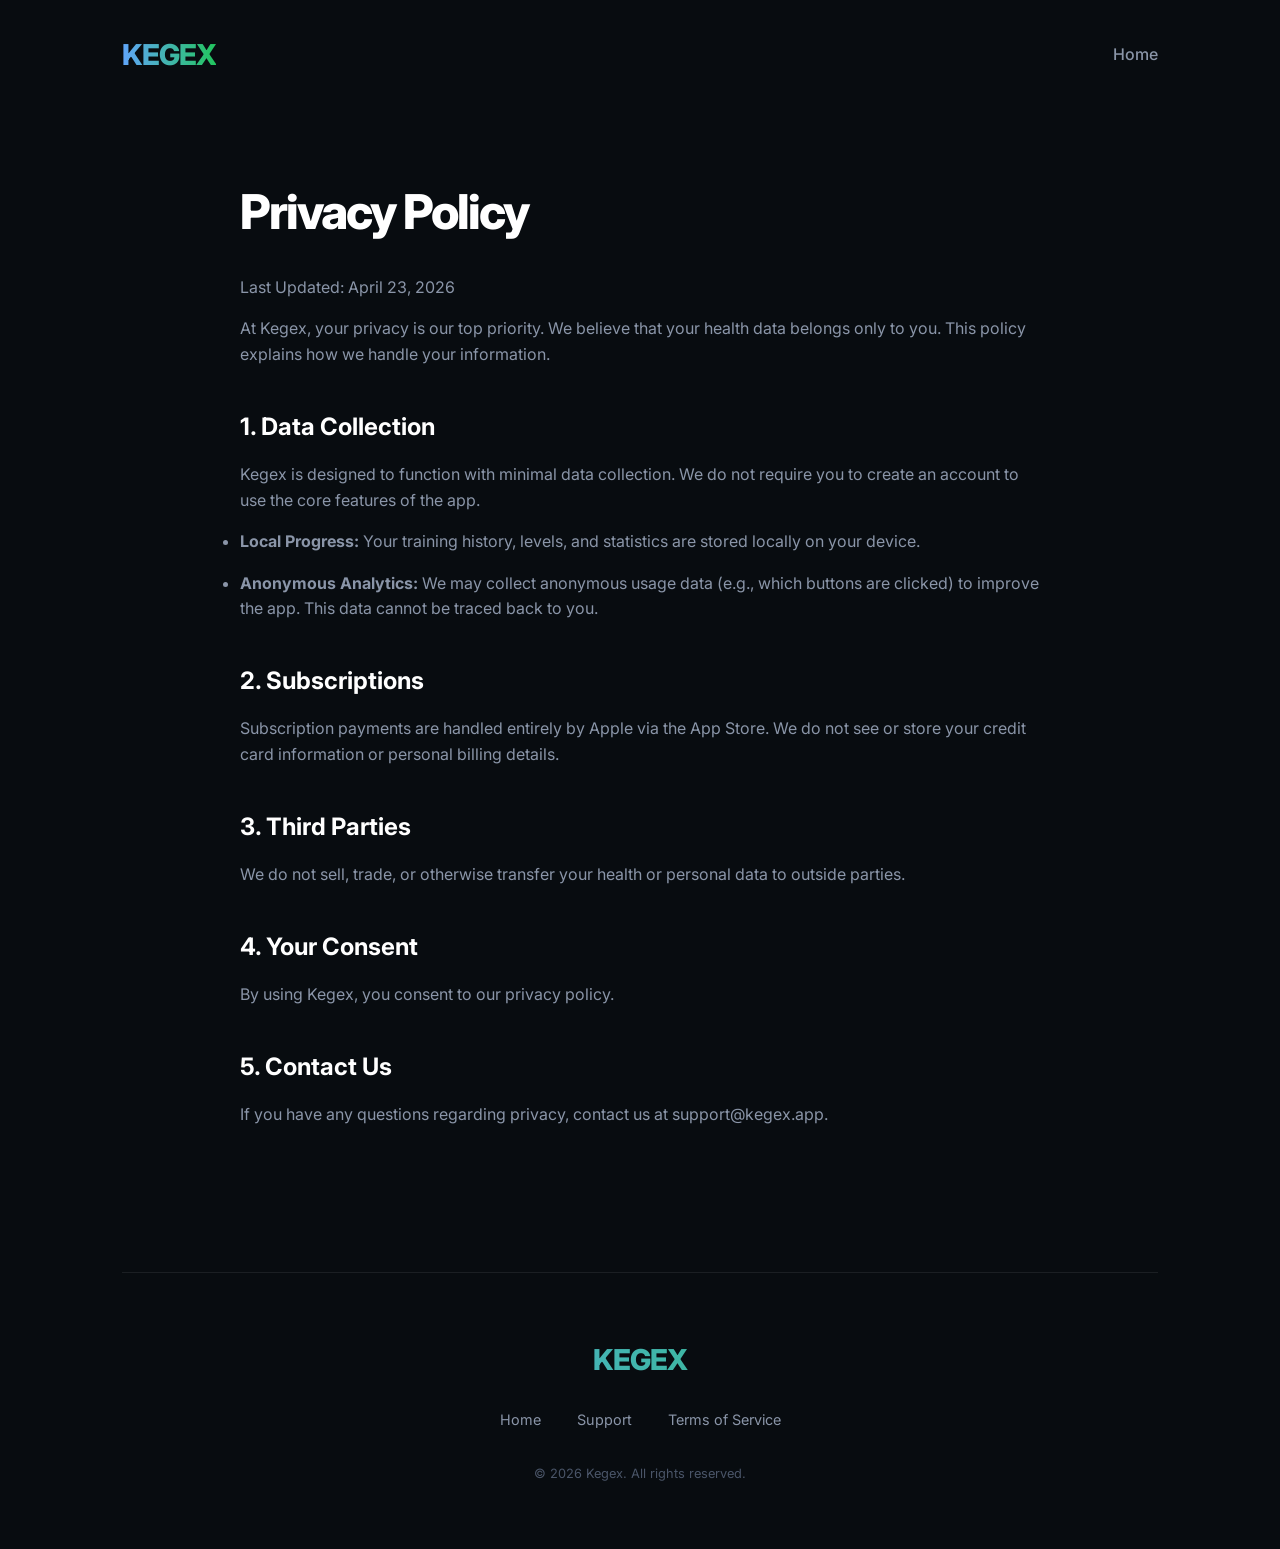
==== privacy.html @ 4bc83eb0 "Initial commit: Kegex Marketing & Support Website" ====
<!DOCTYPE html>
<html lang="en">
<head>
    <meta charset="UTF-8">
    <meta name="viewport" content="width=device-width, initial-scale=1.0">
    <title>Privacy Policy | Kegex</title>
    <link rel="stylesheet" href="css/style.css">
    <link rel="preconnect" href="https://fonts.googleapis.com">
    <link rel="preconnect" href="https://fonts.gstatic.com" crossorigin>
    <link href="https://fonts.googleapis.com/css2?family=Inter:wght@400;500;700;800&display=swap" rel="stylesheet">
</head>
<body>
    <div class="container">
        <header>
            <a href="index.html" class="logo" style="text-decoration: none;">KEGEX</a>
            <nav>
                <a href="index.html">Home</a>
            </nav>
        </header>

        <section class="legal-content">
            <h1 style="text-align: left; font-size: 3rem;">Privacy Policy</h1>
            <p>Last Updated: April 23, 2026</p>
            
            <p>At Kegex, your privacy is our top priority. We believe that your health data belongs only to you. This policy explains how we handle your information.</p>

            <h2>1. Data Collection</h2>
            <p>Kegex is designed to function with minimal data collection. We do not require you to create an account to use the core features of the app.</p>
            <ul>
                <li><strong>Local Progress:</strong> Your training history, levels, and statistics are stored locally on your device.</li>
                <li><strong>Anonymous Analytics:</strong> We may collect anonymous usage data (e.g., which buttons are clicked) to improve the app. This data cannot be traced back to you.</li>
            </ul>

            <h2>2. Subscriptions</h2>
            <p>Subscription payments are handled entirely by Apple via the App Store. We do not see or store your credit card information or personal billing details.</p>

            <h2>3. Third Parties</h2>
            <p>We do not sell, trade, or otherwise transfer your health or personal data to outside parties.</p>

            <h2>4. Your Consent</h2>
            <p>By using Kegex, you consent to our privacy policy.</p>

            <h2>5. Contact Us</h2>
            <p>If you have any questions regarding privacy, contact us at support@kegex.app.</p>
        </section>

        <footer>
            <div class="logo">KEGEX</div>
            <div class="footer-links">
                <a href="index.html">Home</a>
                <a href="support.html">Support</a>
                <a href="terms.html">Terms of Service</a>
            </div>
            <p style="margin-top: 2rem; color: #4A5568; font-size: 0.8rem;">&copy; 2026 Kegex. All rights reserved.</p>
        </footer>
    </div>
</body>
</html>
---- css/style.css ----
:root {
    --bg-color: #080C10;
    --surface-color: #101820;
    --accent-color: #60A5FA;
    --secondary-color: #22C55E;
    --text-primary: #FFFFFF;
    --text-secondary: #8A95A8;
    --glass-border: rgba(255, 255, 255, 0.08);
}

* {
    margin: 0;
    padding: 0;
    box-sizing: border-box;
}

body {
    font-family: 'Inter', -apple-system, BlinkMacSystemFont, sans-serif;
    background-color: var(--bg-color);
    color: var(--text-primary);
    line-height: 1.6;
    overflow-x: hidden;
}

.container {
    max-width: 1100px;
    margin: 0 auto;
    padding: 0 2rem;
}

/* Header */
header {
    padding: 2rem 0;
    display: flex;
    justify-content: space-between;
    align-items: center;
}

.logo {
    font-size: 1.8rem;
    font-weight: 800;
    letter-spacing: -1px;
    background: linear-gradient(to right, var(--accent-color), var(--secondary-color));
    -webkit-background-clip: text;
    -webkit-text-fill-color: transparent;
}

nav a {
    color: var(--text-secondary);
    text-decoration: none;
    margin-left: 2rem;
    font-weight: 500;
    transition: color 0.3s;
}

nav a:hover {
    color: var(--accent-color);
}

/* Hero Section */
.hero {
    padding: 6rem 0;
    text-align: center;
    position: relative;
}

.hero::before {
    content: '';
    position: absolute;
    top: -100px;
    left: 50%;
    transform: translateX(-50%);
    width: 600px;
    height: 600px;
    background: radial-gradient(circle, rgba(96, 165, 250, 0.1) 0%, transparent 70%);
    pointer-events: none;
}

h1 {
    font-size: 4rem;
    font-weight: 800;
    margin-bottom: 1.5rem;
    letter-spacing: -2px;
}

.hero p {
    font-size: 1.25rem;
    color: var(--text-secondary);
    max-width: 600px;
    margin: 0 auto 2.5rem;
}

.btn {
    display: inline-block;
    background-color: var(--accent-color);
    color: white;
    padding: 1rem 2.5rem;
    border-radius: 12px;
    text-decoration: none;
    font-weight: 700;
    font-size: 1.1rem;
    box-shadow: 0 10px 30px rgba(96, 165, 250, 0.3);
    transition: transform 0.3s, box-shadow 0.3s;
}

.btn:hover {
    transform: translateY(-2px);
    box-shadow: 0 15px 40px rgba(96, 165, 250, 0.4);
}

/* Features */
.features {
    padding: 6rem 0;
    display: grid;
    grid-template-columns: repeat(auto-fit, minmax(300px, 1fr));
    gap: 2rem;
}

.feature-card {
    background: var(--surface-color);
    padding: 2.5rem;
    border-radius: 24px;
    border: 1px solid var(--glass-border);
    transition: border-color 0.3s;
}

.feature-card:hover {
    border-color: rgba(96, 165, 250, 0.3);
}

.feature-card h3 {
    font-size: 1.5rem;
    margin-bottom: 1rem;
}

.feature-card p {
    color: var(--text-secondary);
}

/* Legal & Support Pages */
.legal-content {
    padding: 4rem 0;
    max-width: 800px;
    margin: 0 auto;
}

.legal-content h2 {
    margin: 2.5rem 0 1rem;
}

.legal-content p, .legal-content li {
    color: var(--text-secondary);
    margin-bottom: 1rem;
}

/* Footer */
footer {
    padding: 4rem 0;
    text-align: center;
    border-top: 1px solid var(--glass-border);
    margin-top: 4rem;
}

.footer-links {
    margin-top: 1.5rem;
}

.footer-links a {
    color: var(--text-secondary);
    text-decoration: none;
    margin: 0 1rem;
    font-size: 0.9rem;
}

@media (max-width: 768px) {
    h1 { font-size: 2.5rem; }
    .hero { padding: 4rem 0; }
}
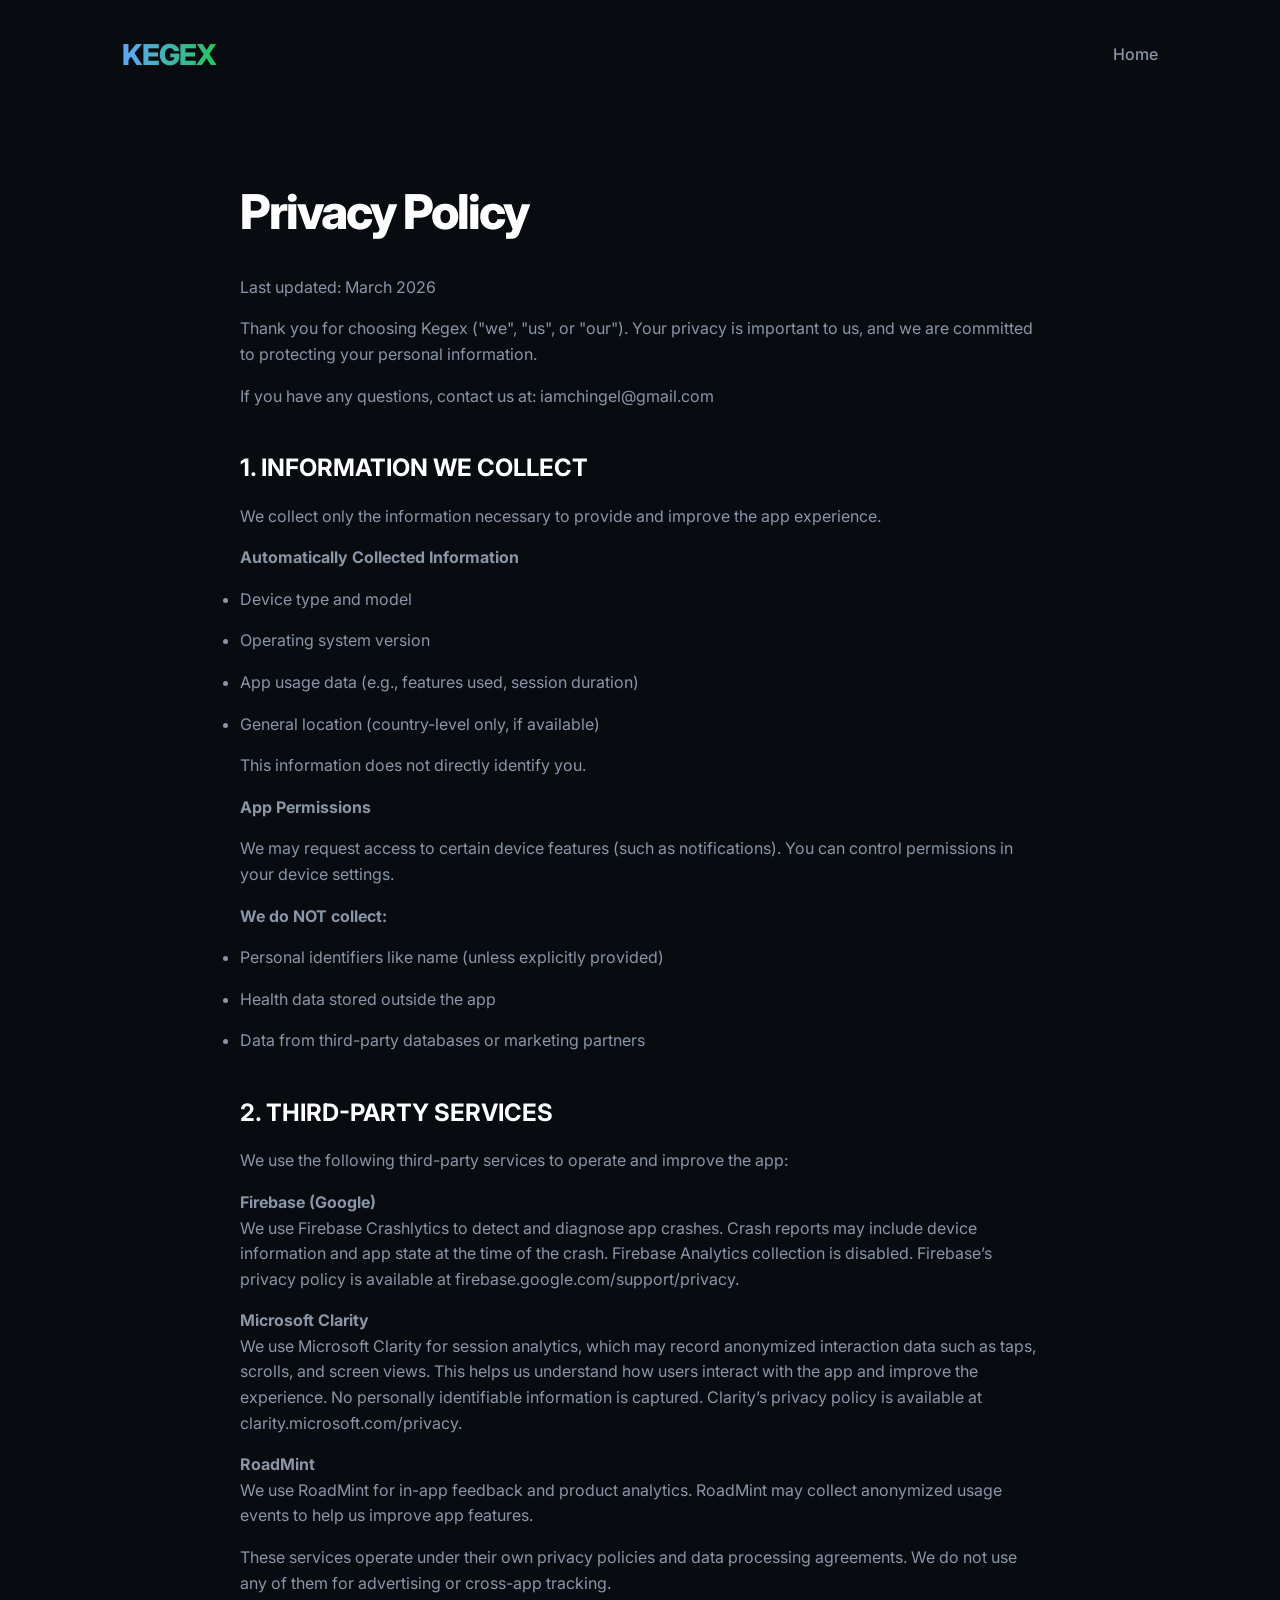
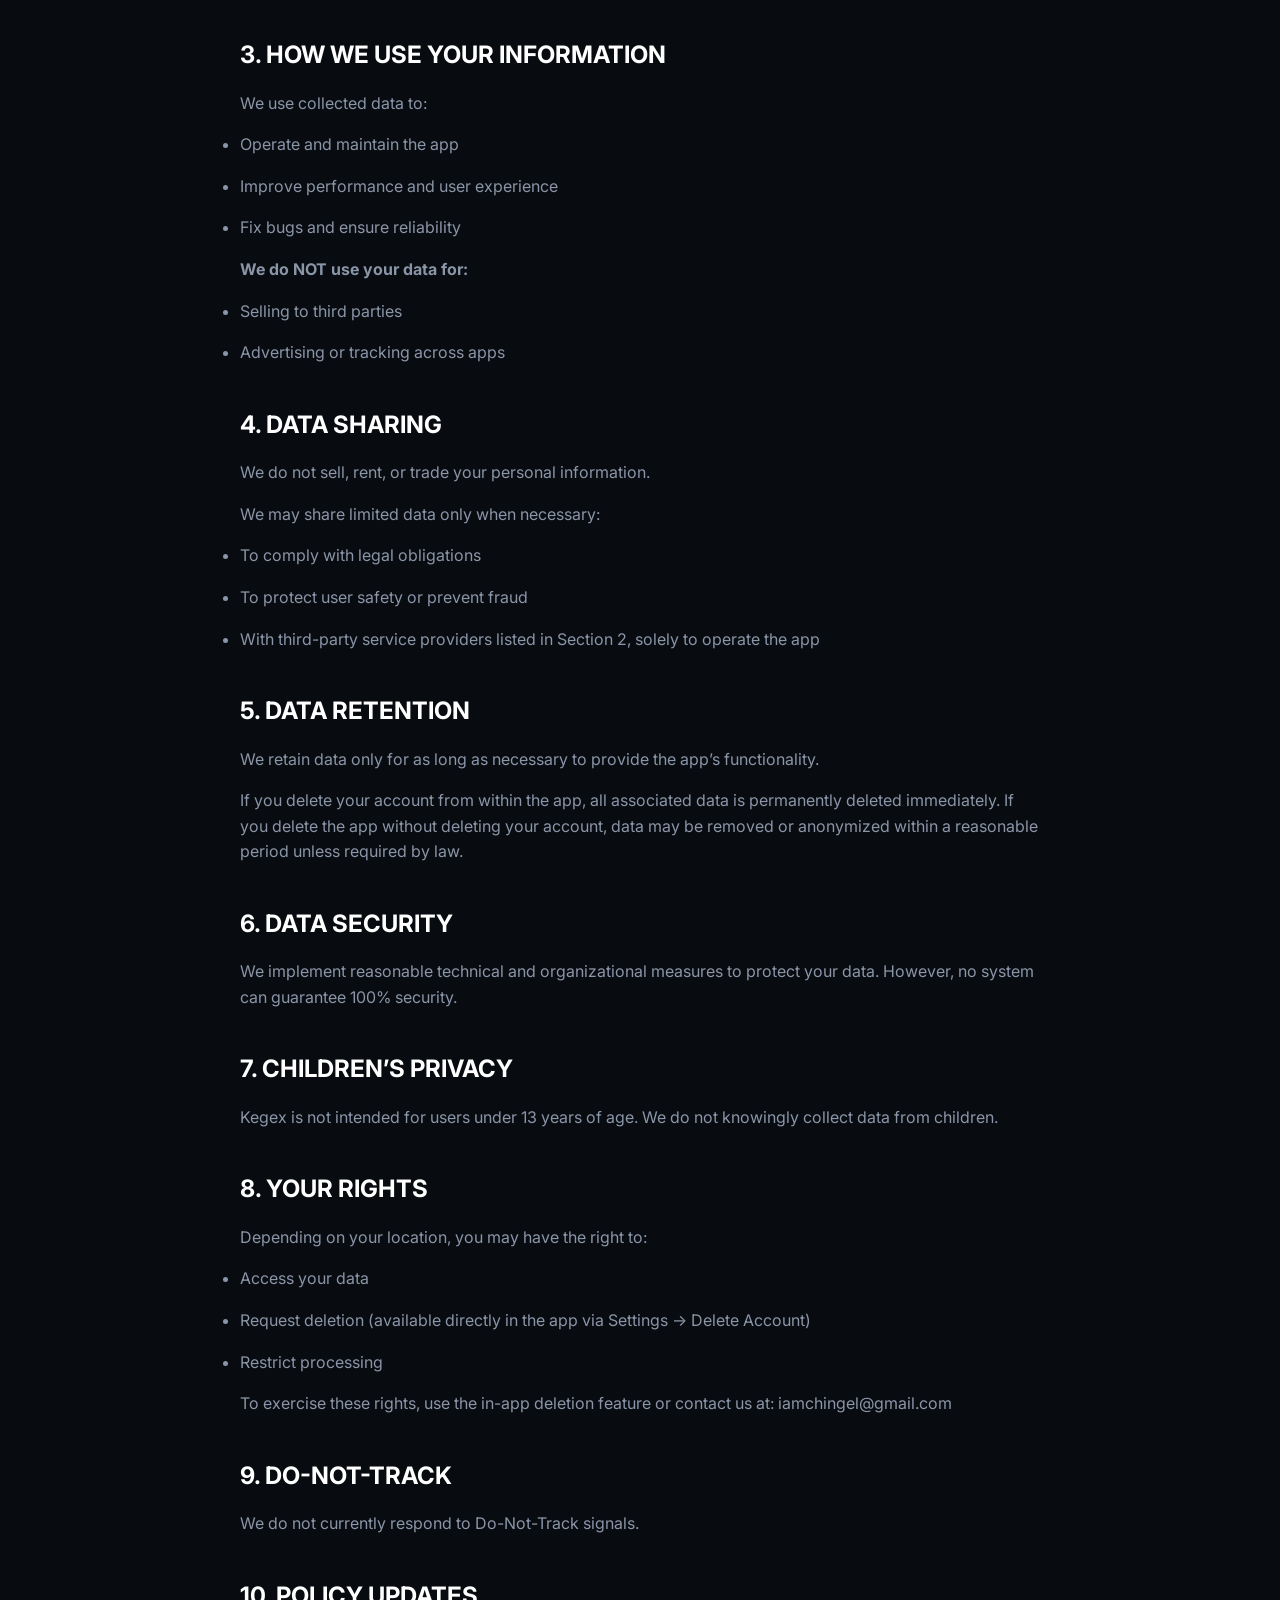
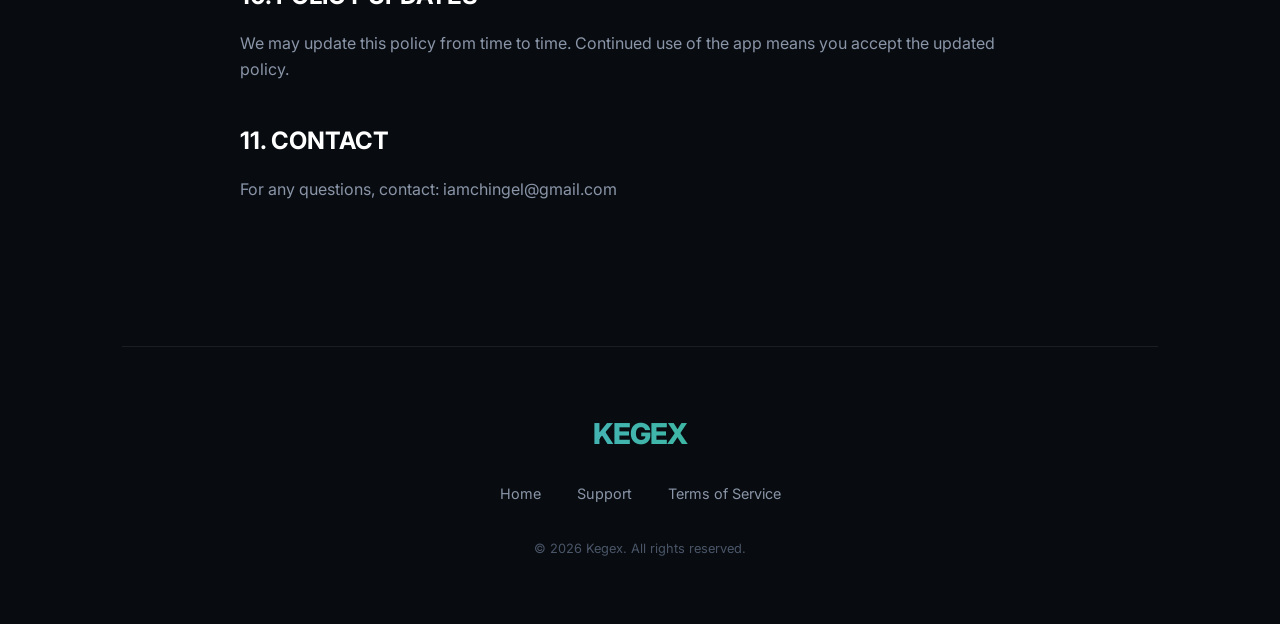
==== commit 28ec808a: "Update legal documents to match native app content" ====
--- a/privacy.html
+++ b/privacy.html
@@ -20,28 +20,93 @@
 
         <section class="legal-content">
             <h1 style="text-align: left; font-size: 3rem;">Privacy Policy</h1>
-            <p>Last Updated: April 23, 2026</p>
+            <p>Last updated: March 2026</p>
             
-            <p>At Kegex, your privacy is our top priority. We believe that your health data belongs only to you. This policy explains how we handle your information.</p>
+            <p>Thank you for choosing Kegex ("we", "us", or "our"). Your privacy is important to us, and we are committed to protecting your personal information.</p>
+            <p>If you have any questions, contact us at: iamchingel@gmail.com</p>
 
-            <h2>1. Data Collection</h2>
-            <p>Kegex is designed to function with minimal data collection. We do not require you to create an account to use the core features of the app.</p>
+            <h2>1. INFORMATION WE COLLECT</h2>
+            <p>We collect only the information necessary to provide and improve the app experience.</p>
+            <p><strong>Automatically Collected Information</strong></p>
             <ul>
-                <li><strong>Local Progress:</strong> Your training history, levels, and statistics are stored locally on your device.</li>
-                <li><strong>Anonymous Analytics:</strong> We may collect anonymous usage data (e.g., which buttons are clicked) to improve the app. This data cannot be traced back to you.</li>
+                <li>Device type and model</li>
+                <li>Operating system version</li>
+                <li>App usage data (e.g., features used, session duration)</li>
+                <li>General location (country-level only, if available)</li>
+            </ul>
+            <p>This information does not directly identify you.</p>
+
+            <p><strong>App Permissions</strong></p>
+            <p>We may request access to certain device features (such as notifications). You can control permissions in your device settings.</p>
+
+            <p><strong>We do NOT collect:</strong></p>
+            <ul>
+                <li>Personal identifiers like name (unless explicitly provided)</li>
+                <li>Health data stored outside the app</li>
+                <li>Data from third-party databases or marketing partners</li>
             </ul>
 
-            <h2>2. Subscriptions</h2>
-            <p>Subscription payments are handled entirely by Apple via the App Store. We do not see or store your credit card information or personal billing details.</p>
+            <h2>2. THIRD-PARTY SERVICES</h2>
+            <p>We use the following third-party services to operate and improve the app:</p>
 
-            <h2>3. Third Parties</h2>
-            <p>We do not sell, trade, or otherwise transfer your health or personal data to outside parties.</p>
+            <p><strong>Firebase (Google)</strong><br>We use Firebase Crashlytics to detect and diagnose app crashes. Crash reports may include device information and app state at the time of the crash. Firebase Analytics collection is disabled. Firebase’s privacy policy is available at firebase.google.com/support/privacy.</p>
 
-            <h2>4. Your Consent</h2>
-            <p>By using Kegex, you consent to our privacy policy.</p>
+            <p><strong>Microsoft Clarity</strong><br>We use Microsoft Clarity for session analytics, which may record anonymized interaction data such as taps, scrolls, and screen views. This helps us understand how users interact with the app and improve the experience. No personally identifiable information is captured. Clarity’s privacy policy is available at clarity.microsoft.com/privacy.</p>
 
-            <h2>5. Contact Us</h2>
-            <p>If you have any questions regarding privacy, contact us at support@kegex.app.</p>
+            <p><strong>RoadMint</strong><br>We use RoadMint for in-app feedback and product analytics. RoadMint may collect anonymized usage events to help us improve app features.</p>
+
+            <p>These services operate under their own privacy policies and data processing agreements. We do not use any of them for advertising or cross-app tracking.</p>
+
+            <h2>3. HOW WE USE YOUR INFORMATION</h2>
+            <p>We use collected data to:</p>
+            <ul>
+                <li>Operate and maintain the app</li>
+                <li>Improve performance and user experience</li>
+                <li>Fix bugs and ensure reliability</li>
+            </ul>
+
+            <p><strong>We do NOT use your data for:</strong></p>
+            <ul>
+                <li>Selling to third parties</li>
+                <li>Advertising or tracking across apps</li>
+            </ul>
+
+            <h2>4. DATA SHARING</h2>
+            <p>We do not sell, rent, or trade your personal information.</p>
+            <p>We may share limited data only when necessary:</p>
+            <ul>
+                <li>To comply with legal obligations</li>
+                <li>To protect user safety or prevent fraud</li>
+                <li>With third-party service providers listed in Section 2, solely to operate the app</li>
+            </ul>
+
+            <h2>5. DATA RETENTION</h2>
+            <p>We retain data only for as long as necessary to provide the app’s functionality.</p>
+            <p>If you delete your account from within the app, all associated data is permanently deleted immediately. If you delete the app without deleting your account, data may be removed or anonymized within a reasonable period unless required by law.</p>
+
+            <h2>6. DATA SECURITY</h2>
+            <p>We implement reasonable technical and organizational measures to protect your data. However, no system can guarantee 100% security.</p>
+
+            <h2>7. CHILDREN’S PRIVACY</h2>
+            <p>Kegex is not intended for users under 13 years of age. We do not knowingly collect data from children.</p>
+
+            <h2>8. YOUR RIGHTS</h2>
+            <p>Depending on your location, you may have the right to:</p>
+            <ul>
+                <li>Access your data</li>
+                <li>Request deletion (available directly in the app via Settings → Delete Account)</li>
+                <li>Restrict processing</li>
+            </ul>
+            <p>To exercise these rights, use the in-app deletion feature or contact us at: iamchingel@gmail.com</p>
+
+            <h2>9. DO-NOT-TRACK</h2>
+            <p>We do not currently respond to Do-Not-Track signals.</p>
+
+            <h2>10. POLICY UPDATES</h2>
+            <p>We may update this policy from time to time. Continued use of the app means you accept the updated policy.</p>
+
+            <h2>11. CONTACT</h2>
+            <p>For any questions, contact: iamchingel@gmail.com</p>
         </section>
 
         <footer>
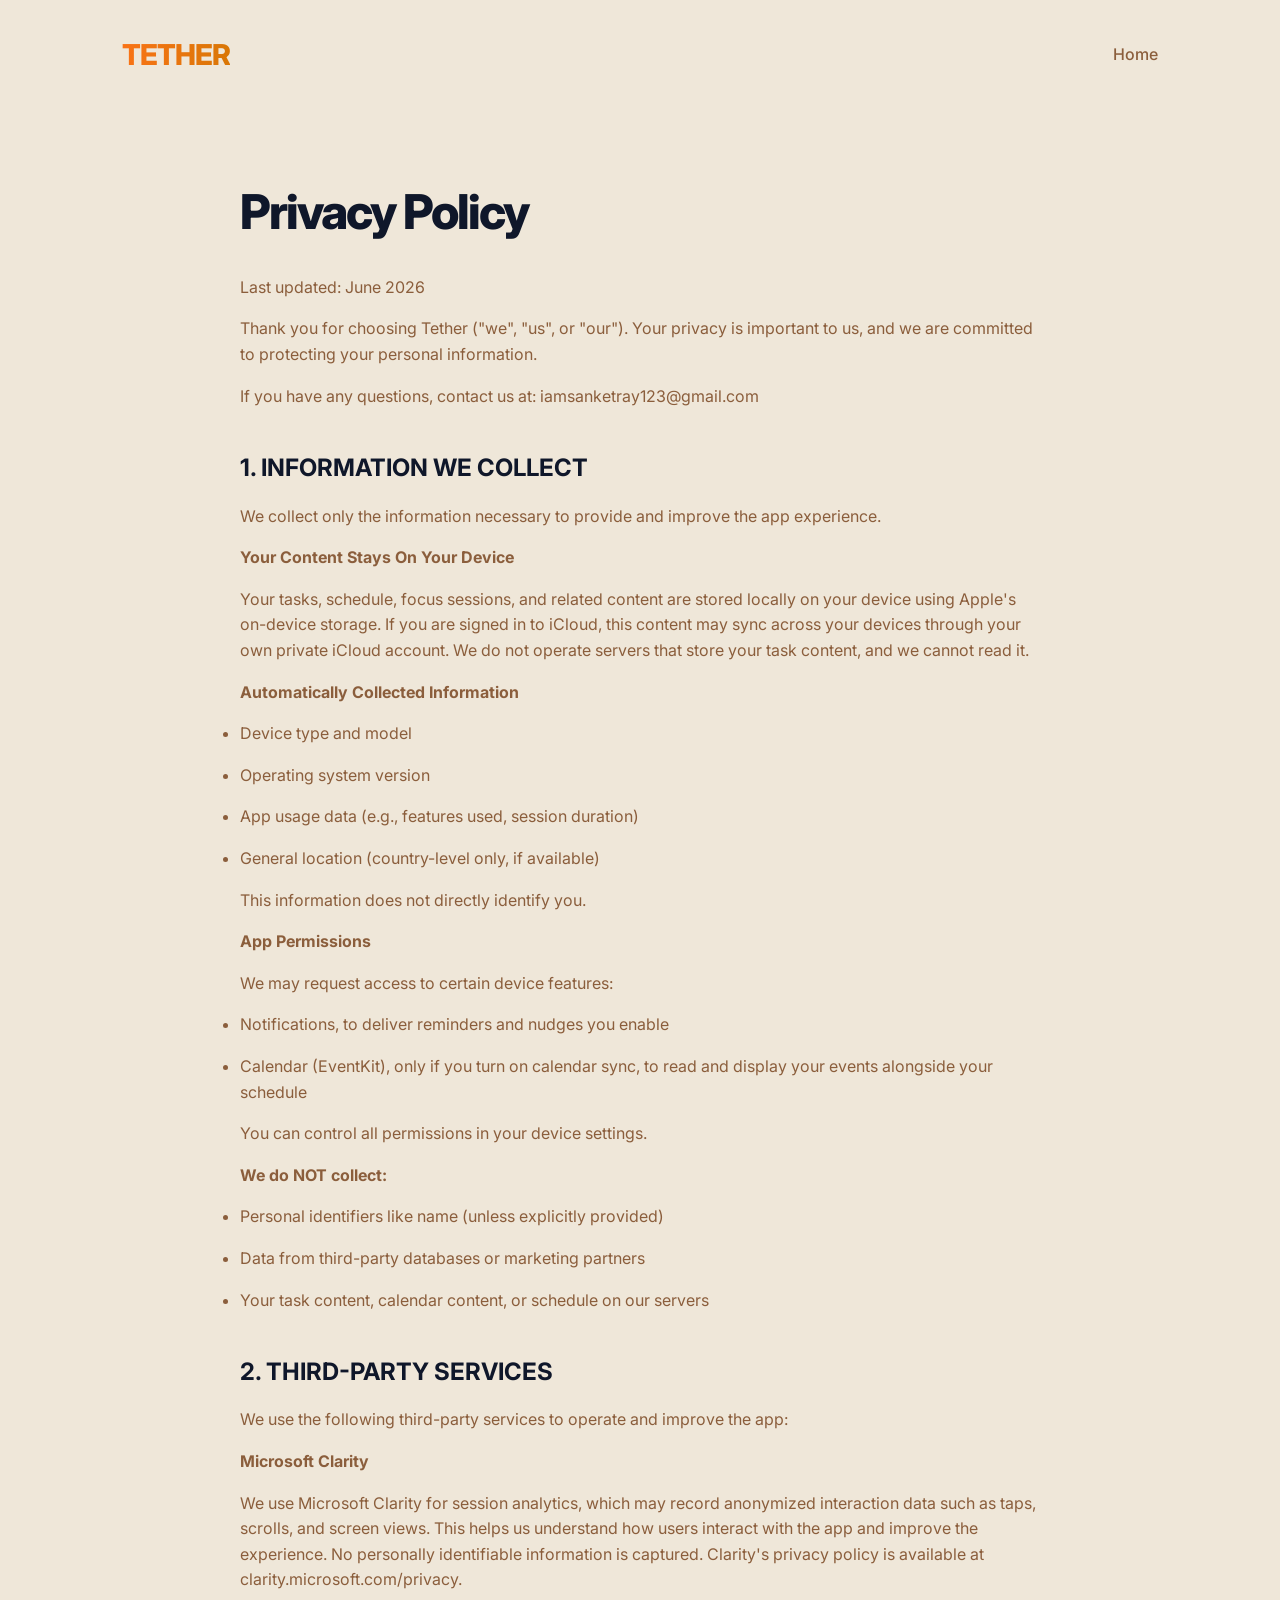
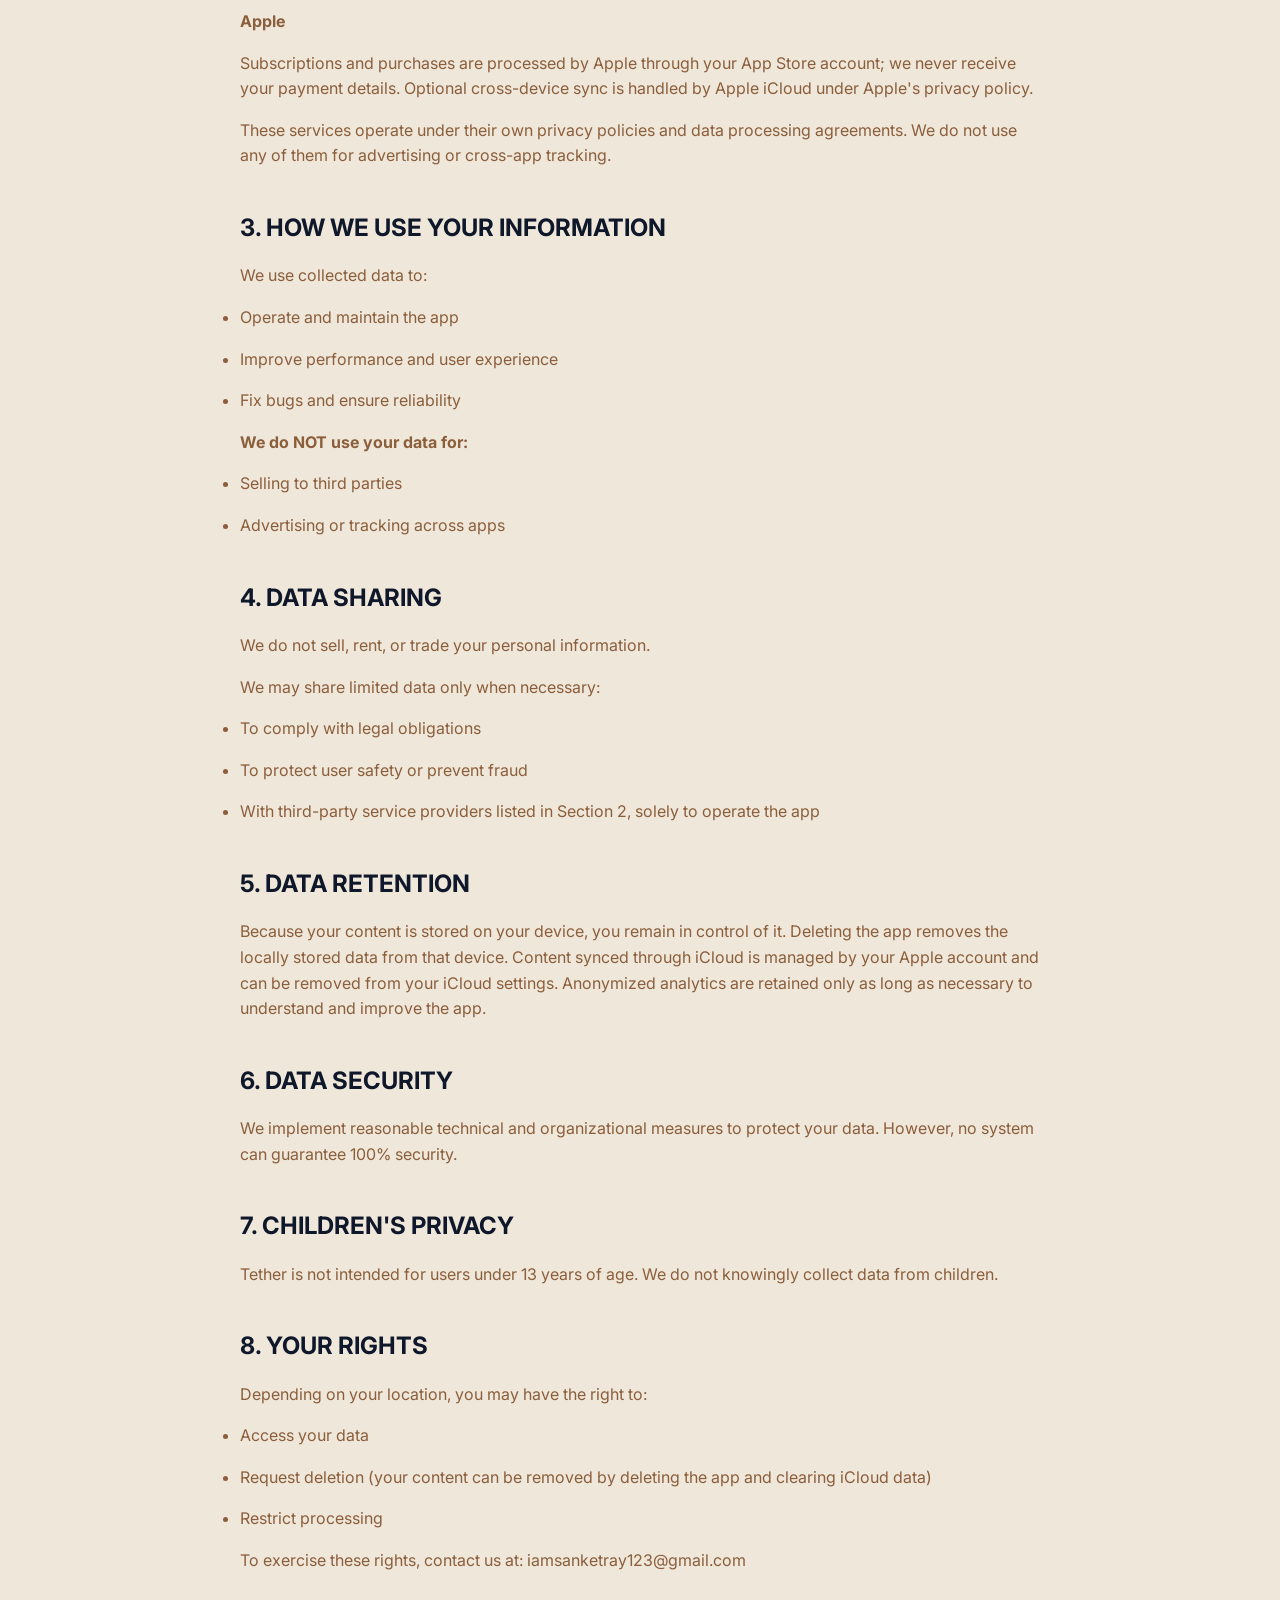
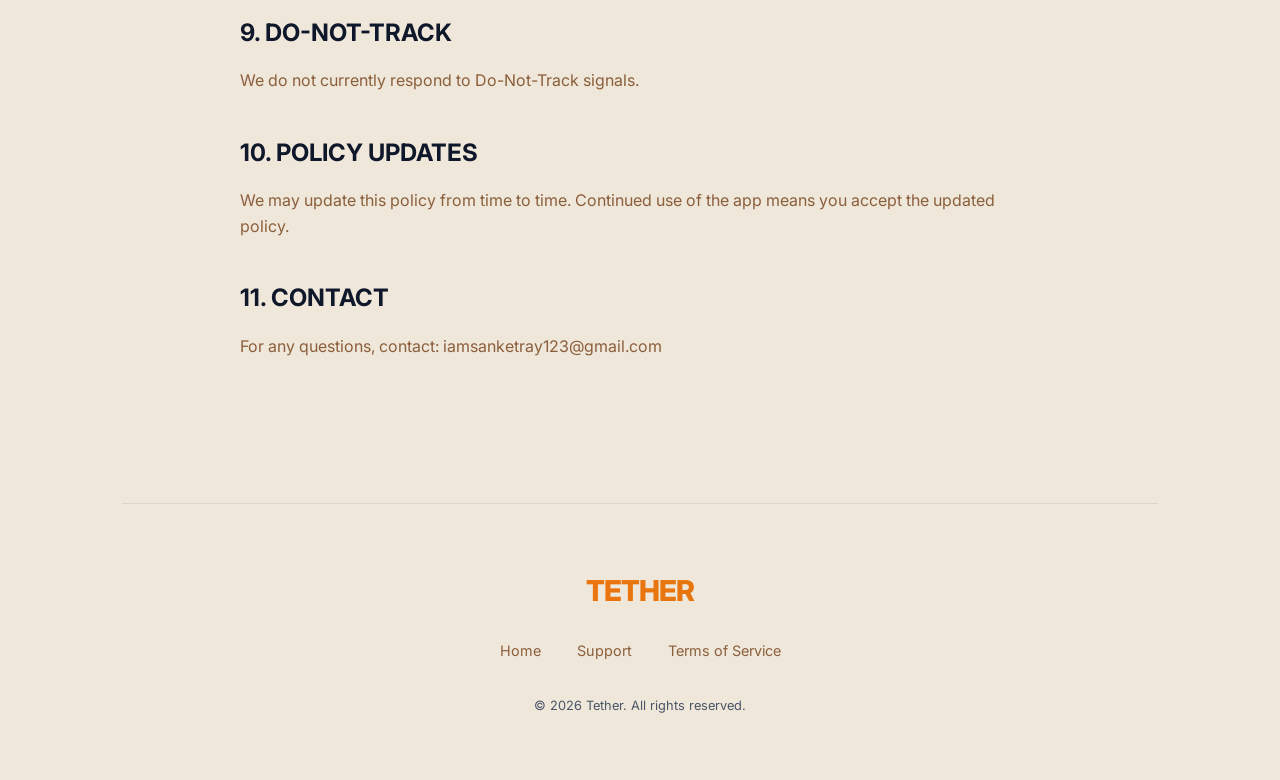
==== commit 9bb9539d: "Update legal pages for Tether" ====
--- a/privacy.html
+++ b/privacy.html
@@ -3,7 +3,7 @@
 <head>
     <meta charset="UTF-8">
     <meta name="viewport" content="width=device-width, initial-scale=1.0">
-    <title>Privacy Policy | Kegex</title>
+    <title>Privacy Policy | Tether</title>
     <link rel="stylesheet" href="css/style.css">
     <link rel="preconnect" href="https://fonts.googleapis.com">
     <link rel="preconnect" href="https://fonts.gstatic.com" crossorigin>
@@ -12,7 +12,7 @@
 <body>
     <div class="container">
         <header>
-            <a href="index.html" class="logo" style="text-decoration: none;">KEGEX</a>
+            <a href="index.html" class="logo" style="text-decoration: none;">TETHER</a>
             <nav>
                 <a href="index.html">Home</a>
             </nav>
@@ -20,13 +20,17 @@
 
         <section class="legal-content">
             <h1 style="text-align: left; font-size: 3rem;">Privacy Policy</h1>
-            <p>Last updated: March 2026</p>
+            <p>Last updated: June 2026</p>
             
-            <p>Thank you for choosing Kegex ("we", "us", or "our"). Your privacy is important to us, and we are committed to protecting your personal information.</p>
-            <p>If you have any questions, contact us at: iamchingel@gmail.com</p>
+            <p>Thank you for choosing Tether ("we", "us", or "our"). Your privacy is important to us, and we are committed to protecting your personal information.</p>
+            <p>If you have any questions, contact us at: iamsanketray123@gmail.com</p>
 
             <h2>1. INFORMATION WE COLLECT</h2>
             <p>We collect only the information necessary to provide and improve the app experience.</p>
+            
+            <p><strong>Your Content Stays On Your Device</strong></p>
+            <p>Your tasks, schedule, focus sessions, and related content are stored locally on your device using Apple's on-device storage. If you are signed in to iCloud, this content may sync across your devices through your own private iCloud account. We do not operate servers that store your task content, and we cannot read it.</p>
+            
             <p><strong>Automatically Collected Information</strong></p>
             <ul>
                 <li>Device type and model</li>
@@ -37,23 +41,28 @@
             <p>This information does not directly identify you.</p>
 
             <p><strong>App Permissions</strong></p>
-            <p>We may request access to certain device features (such as notifications). You can control permissions in your device settings.</p>
+            <p>We may request access to certain device features:</p>
+            <ul>
+                <li>Notifications, to deliver reminders and nudges you enable</li>
+                <li>Calendar (EventKit), only if you turn on calendar sync, to read and display your events alongside your schedule</li>
+            </ul>
+            <p>You can control all permissions in your device settings.</p>
 
             <p><strong>We do NOT collect:</strong></p>
             <ul>
                 <li>Personal identifiers like name (unless explicitly provided)</li>
-                <li>Health data stored outside the app</li>
                 <li>Data from third-party databases or marketing partners</li>
+                <li>Your task content, calendar content, or schedule on our servers</li>
             </ul>
 
             <h2>2. THIRD-PARTY SERVICES</h2>
             <p>We use the following third-party services to operate and improve the app:</p>
 
-            <p><strong>Firebase (Google)</strong><br>We use Firebase Crashlytics to detect and diagnose app crashes. Crash reports may include device information and app state at the time of the crash. Firebase Analytics collection is disabled. Firebase’s privacy policy is available at firebase.google.com/support/privacy.</p>
+            <p><strong>Microsoft Clarity</strong></p>
+            <p>We use Microsoft Clarity for session analytics, which may record anonymized interaction data such as taps, scrolls, and screen views. This helps us understand how users interact with the app and improve the experience. No personally identifiable information is captured. Clarity's privacy policy is available at clarity.microsoft.com/privacy.</p>
 
-            <p><strong>Microsoft Clarity</strong><br>We use Microsoft Clarity for session analytics, which may record anonymized interaction data such as taps, scrolls, and screen views. This helps us understand how users interact with the app and improve the experience. No personally identifiable information is captured. Clarity’s privacy policy is available at clarity.microsoft.com/privacy.</p>
-
-            <p><strong>RoadMint</strong><br>We use RoadMint for in-app feedback and product analytics. RoadMint may collect anonymized usage events to help us improve app features.</p>
+            <p><strong>Apple</strong></p>
+            <p>Subscriptions and purchases are processed by Apple through your App Store account; we never receive your payment details. Optional cross-device sync is handled by Apple iCloud under Apple's privacy policy.</p>
 
             <p>These services operate under their own privacy policies and data processing agreements. We do not use any of them for advertising or cross-app tracking.</p>
 
@@ -81,23 +90,22 @@
             </ul>
 
             <h2>5. DATA RETENTION</h2>
-            <p>We retain data only for as long as necessary to provide the app’s functionality.</p>
-            <p>If you delete your account from within the app, all associated data is permanently deleted immediately. If you delete the app without deleting your account, data may be removed or anonymized within a reasonable period unless required by law.</p>
+            <p>Because your content is stored on your device, you remain in control of it. Deleting the app removes the locally stored data from that device. Content synced through iCloud is managed by your Apple account and can be removed from your iCloud settings. Anonymized analytics are retained only as long as necessary to understand and improve the app.</p>
 
             <h2>6. DATA SECURITY</h2>
             <p>We implement reasonable technical and organizational measures to protect your data. However, no system can guarantee 100% security.</p>
 
-            <h2>7. CHILDREN’S PRIVACY</h2>
-            <p>Kegex is not intended for users under 13 years of age. We do not knowingly collect data from children.</p>
+            <h2>7. CHILDREN'S PRIVACY</h2>
+            <p>Tether is not intended for users under 13 years of age. We do not knowingly collect data from children.</p>
 
             <h2>8. YOUR RIGHTS</h2>
             <p>Depending on your location, you may have the right to:</p>
             <ul>
                 <li>Access your data</li>
-                <li>Request deletion (available directly in the app via Settings → Delete Account)</li>
+                <li>Request deletion (your content can be removed by deleting the app and clearing iCloud data)</li>
                 <li>Restrict processing</li>
             </ul>
-            <p>To exercise these rights, use the in-app deletion feature or contact us at: iamchingel@gmail.com</p>
+            <p>To exercise these rights, contact us at: iamsanketray123@gmail.com</p>
 
             <h2>9. DO-NOT-TRACK</h2>
             <p>We do not currently respond to Do-Not-Track signals.</p>
@@ -106,17 +114,17 @@
             <p>We may update this policy from time to time. Continued use of the app means you accept the updated policy.</p>
 
             <h2>11. CONTACT</h2>
-            <p>For any questions, contact: iamchingel@gmail.com</p>
+            <p>For any questions, contact: iamsanketray123@gmail.com</p>
         </section>
 
         <footer>
-            <div class="logo">KEGEX</div>
+            <div class="logo">TETHER</div>
             <div class="footer-links">
                 <a href="index.html">Home</a>
                 <a href="support.html">Support</a>
                 <a href="terms.html">Terms of Service</a>
             </div>
-            <p style="margin-top: 2rem; color: #4A5568; font-size: 0.8rem;">&copy; 2026 Kegex. All rights reserved.</p>
+            <p style="margin-top: 2rem; color: #4A5568; font-size: 0.8rem;">&copy; 2026 Tether. All rights reserved.</p>
         </footer>
     </div>
 </body>
--- a/css/style.css
+++ b/css/style.css
@@ -1,11 +1,11 @@
 :root {
-    --bg-color: #080C10;
-    --surface-color: #101820;
-    --accent-color: #60A5FA;
-    --secondary-color: #22C55E;
-    --text-primary: #FFFFFF;
-    --text-secondary: #8A95A8;
-    --glass-border: rgba(255, 255, 255, 0.08);
+    --bg-color: #EFE7D9;
+    --surface-color: #FDFCF8;
+    --accent-color: #F97316;
+    --secondary-color: #D97706;
+    --text-primary: #0F172A;
+    --text-secondary: #8B5E3C;
+    --glass-border: rgba(15, 23, 42, 0.08);
 }
 
 * {
@@ -72,7 +72,7 @@
     transform: translateX(-50%);
     width: 600px;
     height: 600px;
-    background: radial-gradient(circle, rgba(96, 165, 250, 0.1) 0%, transparent 70%);
+    background: radial-gradient(circle, rgba(249, 115, 22, 0.15) 0%, transparent 70%);
     pointer-events: none;
 }
 
@@ -99,13 +99,13 @@
     text-decoration: none;
     font-weight: 700;
     font-size: 1.1rem;
-    box-shadow: 0 10px 30px rgba(96, 165, 250, 0.3);
+    box-shadow: 0 10px 30px rgba(249, 115, 22, 0.3);
     transition: transform 0.3s, box-shadow 0.3s;
 }
 
 .btn:hover {
     transform: translateY(-2px);
-    box-shadow: 0 15px 40px rgba(96, 165, 250, 0.4);
+    box-shadow: 0 15px 40px rgba(249, 115, 22, 0.4);
 }
 
 /* Features */
@@ -125,7 +125,7 @@
 }
 
 .feature-card:hover {
-    border-color: rgba(96, 165, 250, 0.3);
+    border-color: rgba(249, 115, 22, 0.3);
 }
 
 .feature-card h3 {
